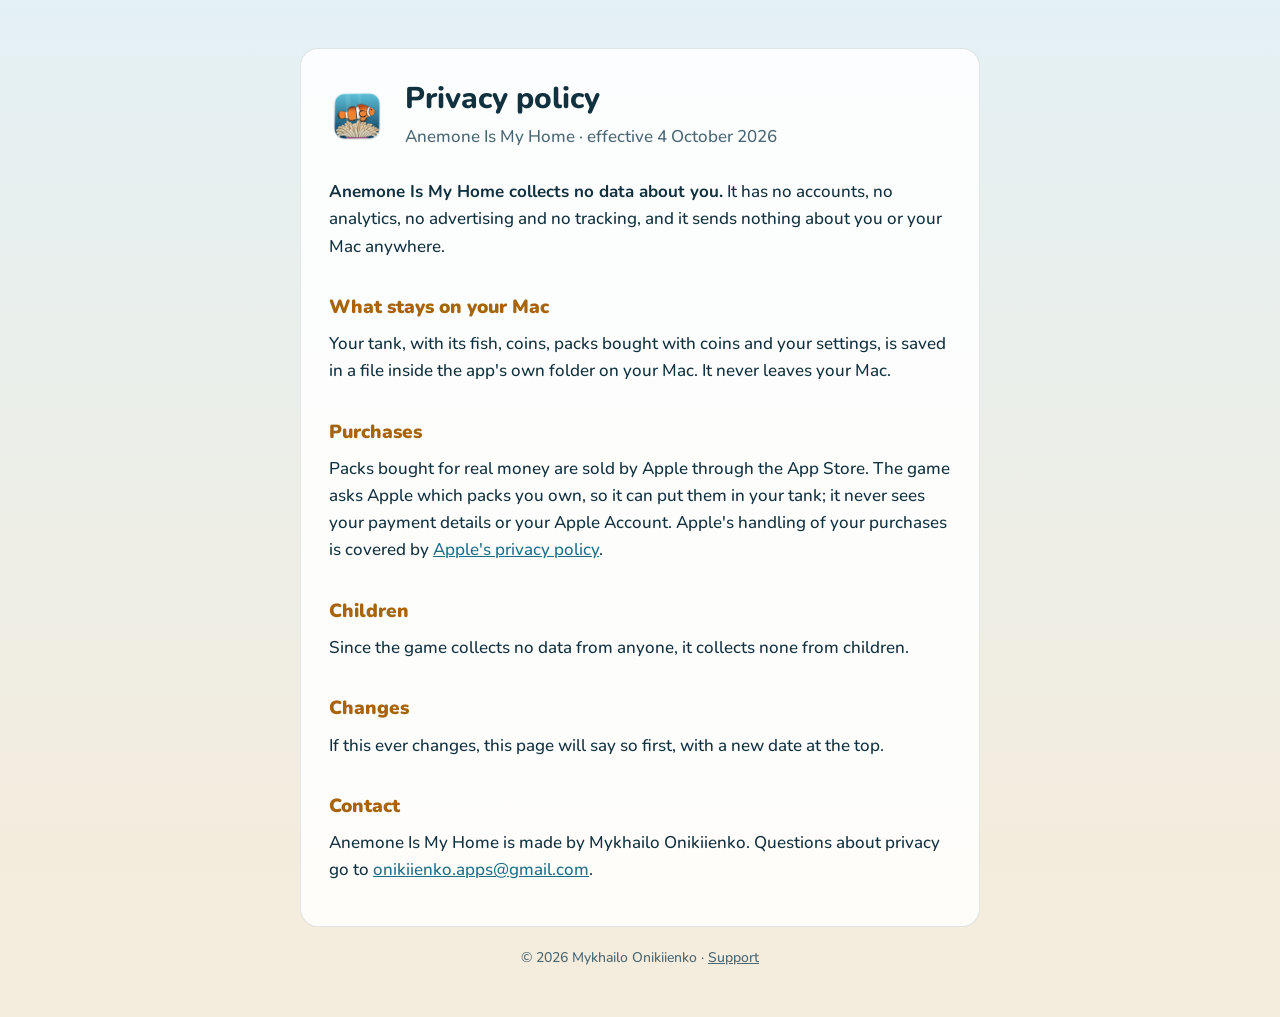
==== privacy/index.html @ 22beff0b "Add support page and privacy policy" ====
<!doctype html>
<html lang="en">
<head>
  <meta charset="utf-8">
  <meta name="viewport" content="width=device-width, initial-scale=1">
  <title>Anemone Is My Home: Privacy policy</title>
  <meta name="description" content="Anemone Is My Home collects no data about you.">
  <link rel="preconnect" href="https://fonts.googleapis.com">
  <link rel="preconnect" href="https://fonts.gstatic.com" crossorigin>
  <link rel="stylesheet" href="https://fonts.googleapis.com/css2?family=Nunito:wght@500;700;800;900&display=swap">
  <link rel="stylesheet" href="../style.css">
  <link rel="icon" href="../favicon.png">
</head>
<body>
<main>
  <header class="title small">
    <a href="../"><img src="../icon.png" width="56" height="56" alt="Anemone Is My Home"></a>
    <div>
      <h1>Privacy policy</h1>
      <p class="lede">Anemone Is My Home · effective 4 October 2026</p>
    </div>
  </header>

  <p><strong>Anemone Is My Home collects no data about you.</strong> It has no accounts, no analytics, no advertising and no tracking, and it sends nothing about you or your Mac anywhere.</p>

  <h2>What stays on your Mac</h2>
  <p>Your tank, with its fish, coins, packs bought with coins and your settings, is saved in a file inside the app's own folder on your Mac. It never leaves your Mac.</p>

  <h2>Purchases</h2>
  <p>Packs bought for real money are sold by Apple through the App Store. The game asks Apple which packs you own, so it can put them in your tank; it never sees your payment details or your Apple Account. Apple's handling of your purchases is covered by <a href="https://www.apple.com/legal/privacy/">Apple's privacy policy</a>.</p>

  <h2>Children</h2>
  <p>Since the game collects no data from anyone, it collects none from children.</p>

  <h2>Changes</h2>
  <p>If this ever changes, this page will say so first, with a new date at the top.</p>

  <h2>Contact</h2>
  <p>Anemone Is My Home is made by Mykhailo Onikiienko. Questions about privacy go to <a href="mailto:onikiienko.apps@gmail.com">onikiienko.apps@gmail.com</a>.</p>
</main>
<footer>© 2026 Mykhailo Onikiienko · <a href="../">Support</a></footer>
</body>
</html>
---- style.css ----
/* The game's own look: deep water, the shop's dark glass, its amber headings. */

:root {
  --water-top: #0e3446;
  --water-bottom: #071c27;
  --glass: rgba(6, 22, 31, 0.72);
  --rim: rgba(255, 255, 255, 0.12);
  --text: #ffffff;
  --dim: #b4ccd4;
  --amber: #ffc97c;
  --link: #8fd3e6;
}

@media (prefers-color-scheme: light) {
  :root {
    --water-top: #e4f1f5;
    --water-bottom: #f4ecdc;
    --glass: rgba(255, 255, 255, 0.86);
    --rim: rgba(18, 49, 63, 0.12);
    --text: #12313f;
    --dim: #4b6773;
    --amber: #a8640c;
    --link: #1d6f88;
  }
}

* {
  box-sizing: border-box;
}

html {
  background: var(--water-bottom);
}

body {
  margin: 0;
  min-height: 100vh;
  background: linear-gradient(var(--water-top), var(--water-bottom)) fixed;
  color: var(--text);
  font: 500 17px/1.6 "Nunito", system-ui, sans-serif;
  padding: 48px 16px;
}

main {
  max-width: 680px;
  margin: 0 auto;
  background: var(--glass);
  border: 1px solid var(--rim);
  border-radius: 18px;
  padding: 32px 28px;
}

.title {
  display: flex;
  align-items: center;
  gap: 20px;
  margin-bottom: 28px;
}

.title img {
  display: block;
  flex: none;
}

.title .lede {
  margin: 0;
}

h1 {
  font-size: 30px;
  font-weight: 800;
  line-height: 1.2;
  margin: 0 0 6px;
}

.lede {
  color: var(--dim);
  margin: 0 0 28px;
}

h2 {
  color: var(--amber);
  font-size: 19px;
  font-weight: 900;
  margin: 32px 0 8px;
}

h3 {
  font-size: 17px;
  font-weight: 800;
  margin: 20px 0 4px;
}

p,
li {
  margin: 0 0 10px;
}

ul {
  padding-left: 22px;
}

a {
  color: var(--link);
}

.menu {
  font-weight: 700;
  white-space: nowrap;
}

kbd {
  font: inherit;
  font-weight: 700;
  border: 1px solid var(--rim);
  border-radius: 6px;
  padding: 0 5px;
}

footer {
  max-width: 680px;
  margin: 20px auto 0;
  color: var(--dim);
  font-size: 14px;
  text-align: center;
}

footer a {
  color: inherit;
}

@media (max-width: 520px) {
  main {
    padding: 24px 18px;
  }

  h1 {
    font-size: 26px;
  }

  .title {
    gap: 14px;
  }

  .title img {
    width: 64px;
    height: 64px;
  }

  .title.small img {
    width: 48px;
    height: 48px;
  }
}
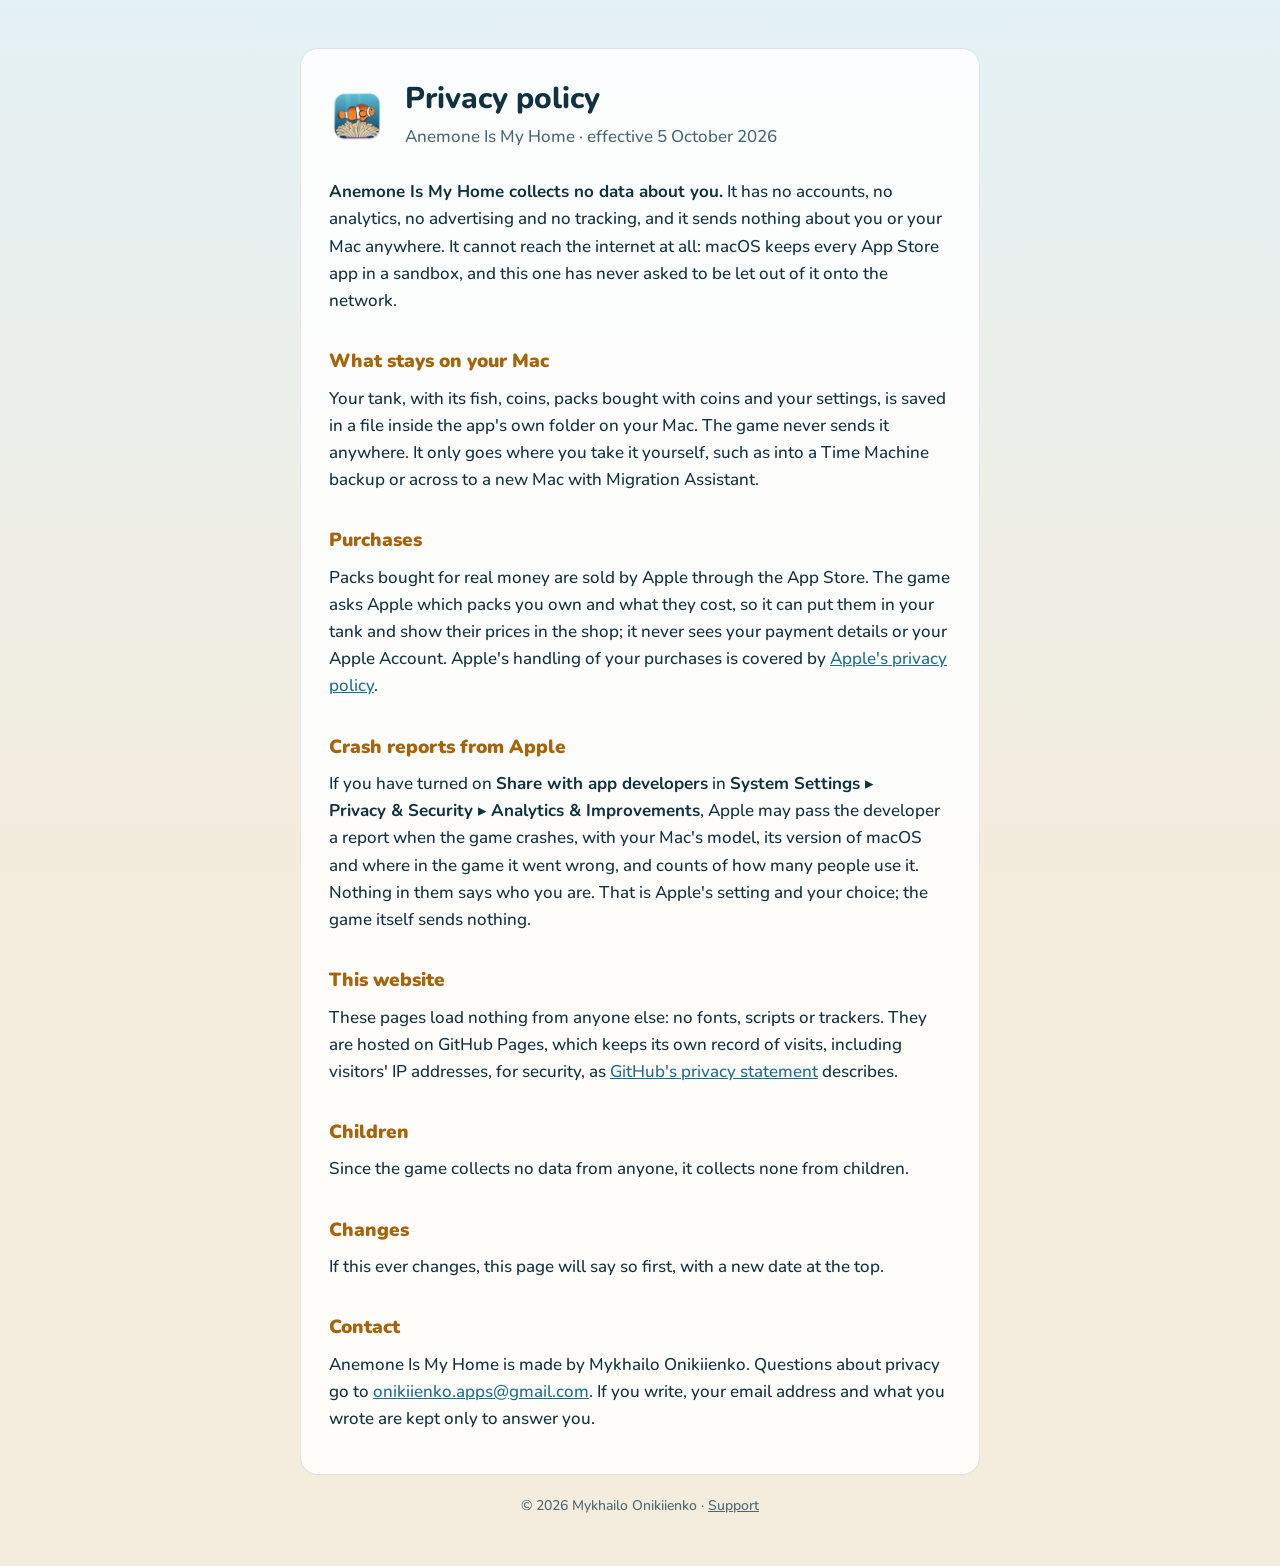
==== commit bd718d2b: "Serve the font from the site; say what Apple, GitHub and email reach" ====
--- a/privacy/index.html
+++ b/privacy/index.html
@@ -5,9 +5,6 @@
   <meta name="viewport" content="width=device-width, initial-scale=1">
   <title>Anemone Is My Home: Privacy policy</title>
   <meta name="description" content="Anemone Is My Home collects no data about you.">
-  <link rel="preconnect" href="https://fonts.googleapis.com">
-  <link rel="preconnect" href="https://fonts.gstatic.com" crossorigin>
-  <link rel="stylesheet" href="https://fonts.googleapis.com/css2?family=Nunito:wght@500;700;800;900&display=swap">
   <link rel="stylesheet" href="../style.css">
   <link rel="icon" href="../favicon.png">
 </head>
@@ -17,17 +14,23 @@
     <a href="../"><img src="../icon.png" width="56" height="56" alt="Anemone Is My Home"></a>
     <div>
       <h1>Privacy policy</h1>
-      <p class="lede">Anemone Is My Home · effective 4 October 2026</p>
+      <p class="lede">Anemone Is My Home · effective 5 October 2026</p>
     </div>
   </header>
 
-  <p><strong>Anemone Is My Home collects no data about you.</strong> It has no accounts, no analytics, no advertising and no tracking, and it sends nothing about you or your Mac anywhere.</p>
+  <p><strong>Anemone Is My Home collects no data about you.</strong> It has no accounts, no analytics, no advertising and no tracking, and it sends nothing about you or your Mac anywhere. It cannot reach the internet at all: macOS keeps every App Store app in a sandbox, and this one has never asked to be let out of it onto the network.</p>
 
   <h2>What stays on your Mac</h2>
-  <p>Your tank, with its fish, coins, packs bought with coins and your settings, is saved in a file inside the app's own folder on your Mac. It never leaves your Mac.</p>
+  <p>Your tank, with its fish, coins, packs bought with coins and your settings, is saved in a file inside the app's own folder on your Mac. The game never sends it anywhere. It only goes where you take it yourself, such as into a Time Machine backup or across to a new Mac with Migration Assistant.</p>
 
   <h2>Purchases</h2>
-  <p>Packs bought for real money are sold by Apple through the App Store. The game asks Apple which packs you own, so it can put them in your tank; it never sees your payment details or your Apple Account. Apple's handling of your purchases is covered by <a href="https://www.apple.com/legal/privacy/">Apple's privacy policy</a>.</p>
+  <p>Packs bought for real money are sold by Apple through the App Store. The game asks Apple which packs you own and what they cost, so it can put them in your tank and show their prices in the shop; it never sees your payment details or your Apple Account. Apple's handling of your purchases is covered by <a href="https://www.apple.com/legal/privacy/">Apple's privacy policy</a>.</p>
+
+  <h2>Crash reports from Apple</h2>
+  <p>If you have turned on <span class="menu">Share with app developers</span> in <span class="menu">System Settings ▸</span> <span class="menu">Privacy &amp; Security ▸</span> <span class="menu">Analytics &amp; Improvements</span>, Apple may pass the developer a report when the game crashes, with your Mac's model, its version of macOS and where in the game it went wrong, and counts of how many people use it. Nothing in them says who you are. That is Apple's setting and your choice; the game itself sends nothing.</p>
+
+  <h2>This website</h2>
+  <p>These pages load nothing from anyone else: no fonts, scripts or trackers. They are hosted on GitHub Pages, which keeps its own record of visits, including visitors' IP addresses, for security, as <a href="https://docs.github.com/en/site-policy/privacy-policies/github-general-privacy-statement">GitHub's privacy statement</a> describes.</p>
 
   <h2>Children</h2>
   <p>Since the game collects no data from anyone, it collects none from children.</p>
@@ -36,7 +39,7 @@
   <p>If this ever changes, this page will say so first, with a new date at the top.</p>
 
   <h2>Contact</h2>
-  <p>Anemone Is My Home is made by Mykhailo Onikiienko. Questions about privacy go to <a href="mailto:onikiienko.apps@gmail.com">onikiienko.apps@gmail.com</a>.</p>
+  <p>Anemone Is My Home is made by Mykhailo Onikiienko. Questions about privacy go to <a href="mailto:onikiienko.apps@gmail.com">onikiienko.apps@gmail.com</a>. If you write, your email address and what you wrote are kept only to answer you.</p>
 </main>
 <footer>© 2026 Mykhailo Onikiienko · <a href="../">Support</a></footer>
 </body>
--- a/style.css
+++ b/style.css
@@ -1,4 +1,13 @@
 /* The game's own look: deep water, the shop's dark glass, its amber headings. */
+
+/* The game's own Nunito (native/assets/fonts), cut to Latin, served from here rather than Google
+   Fonts, so a visit to these pages tells nobody else about it. */
+@font-face {
+  font-family: "Nunito";
+  src: url("fonts/nunito.woff2") format("woff2");
+  font-weight: 200 1000;
+  font-display: swap;
+}
 
 :root {
   --water-top: #0e3446;
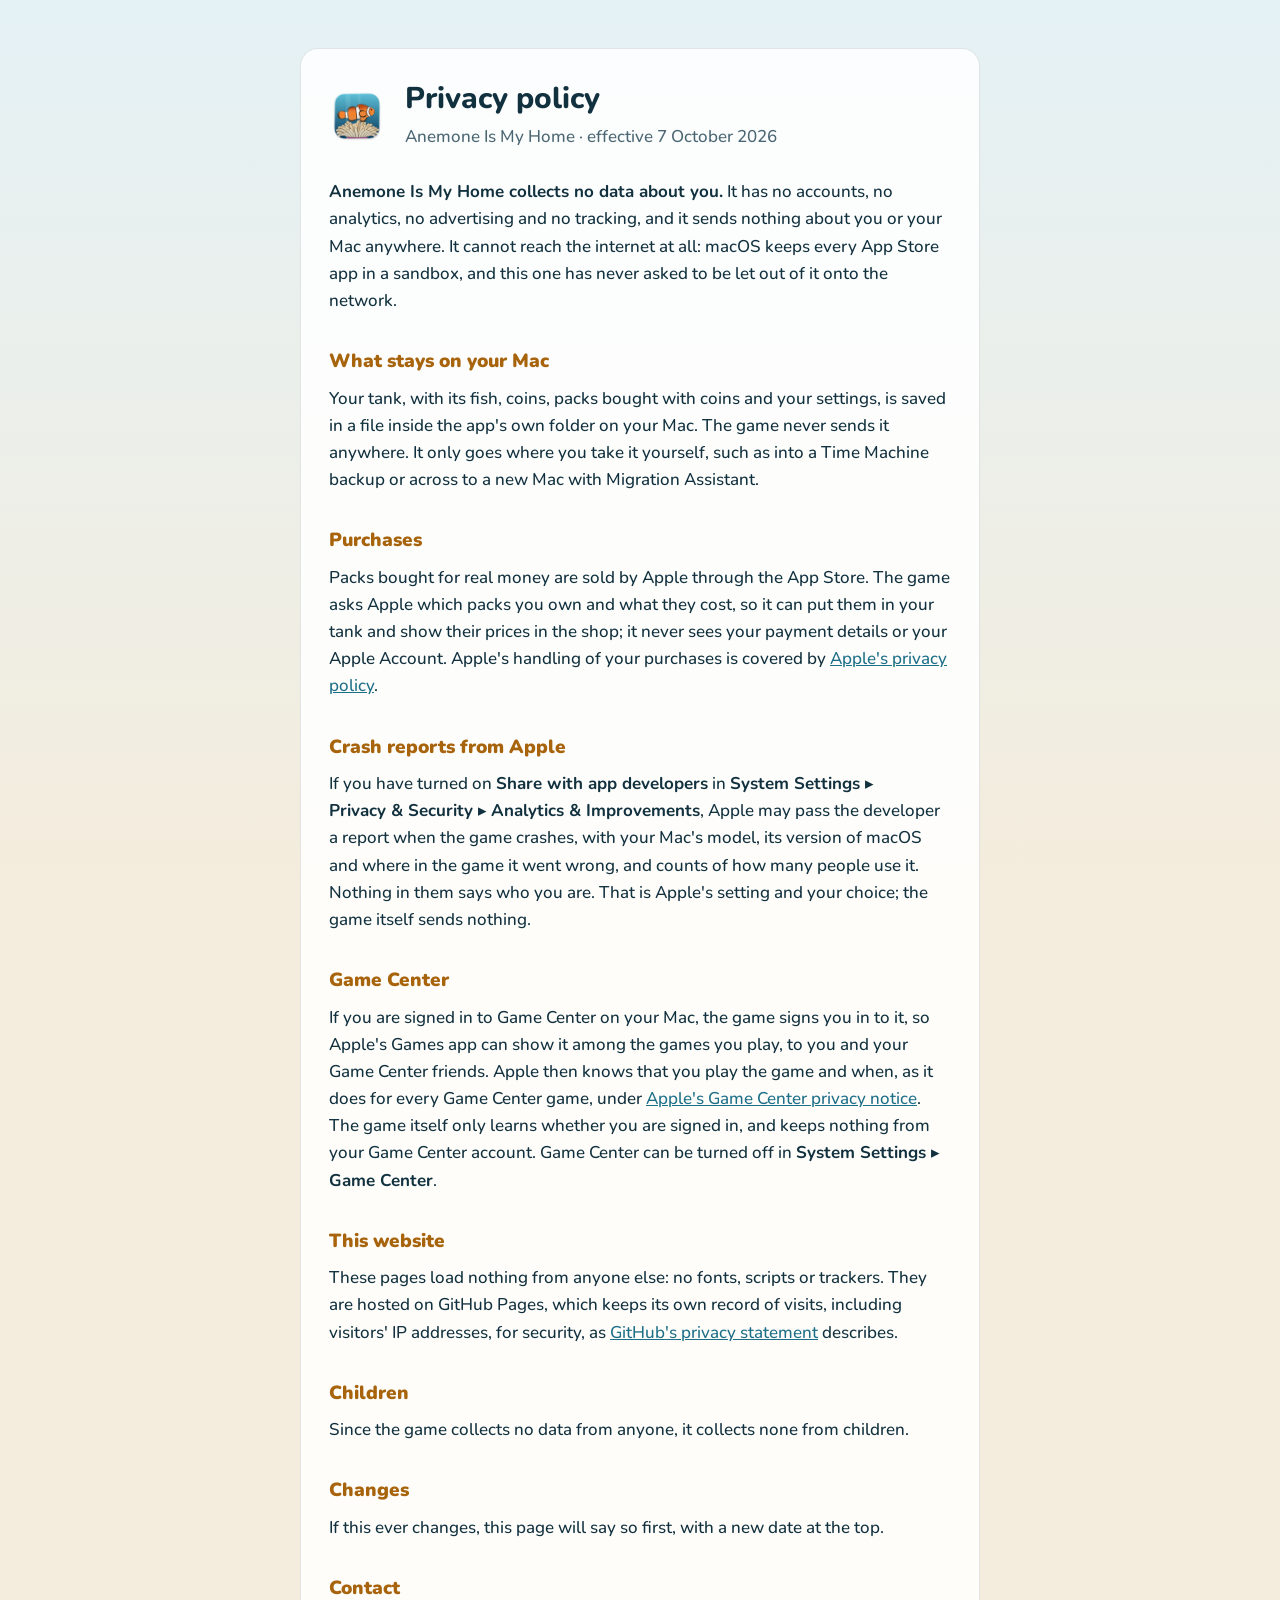
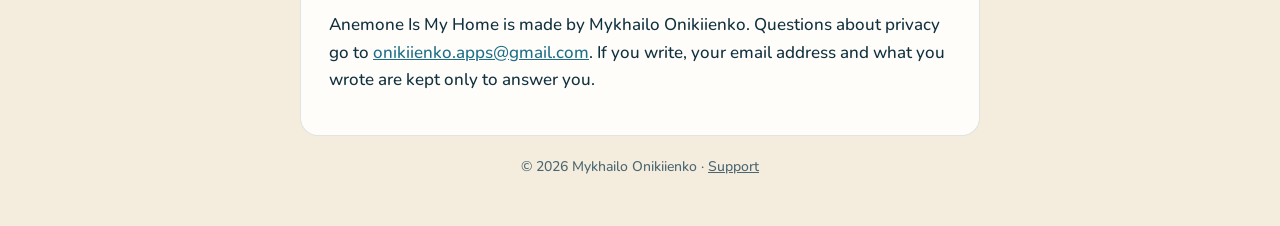
==== commit b958fd8b: "Add a Game Center section to the privacy policy" ====
--- a/privacy/index.html
+++ b/privacy/index.html
@@ -6,6 +6,10 @@
   <title>Anemone Is My Home: Privacy policy</title>
   <meta name="description" content="Anemone Is My Home collects no data about you.">
   <link rel="stylesheet" href="../style.css">
+  <!-- Holds the page until the stylesheet is in. An extension reading the layout as soon as
+       the HTML is parsed makes Firefox paint it unstyled first; a script here waits for the
+       stylesheet. It must not be empty: an empty one is skipped. -->
+  <script>0</script>
   <link rel="icon" href="../favicon.png">
 </head>
 <body>
@@ -14,7 +18,7 @@
     <a href="../"><img src="../icon.png" width="56" height="56" alt="Anemone Is My Home"></a>
     <div>
       <h1>Privacy policy</h1>
-      <p class="lede">Anemone Is My Home · effective 5 October 2026</p>
+      <p class="lede">Anemone Is My Home · effective 7 October 2026</p>
     </div>
   </header>
 
@@ -28,6 +32,9 @@
 
   <h2>Crash reports from Apple</h2>
   <p>If you have turned on <span class="menu">Share with app developers</span> in <span class="menu">System Settings ▸</span> <span class="menu">Privacy &amp; Security ▸</span> <span class="menu">Analytics &amp; Improvements</span>, Apple may pass the developer a report when the game crashes, with your Mac's model, its version of macOS and where in the game it went wrong, and counts of how many people use it. Nothing in them says who you are. That is Apple's setting and your choice; the game itself sends nothing.</p>
+
+  <h2>Game Center</h2>
+  <p>If you are signed in to Game Center on your Mac, the game signs you in to it, so Apple's Games app can show it among the games you play, to you and your Game Center friends. Apple then knows that you play the game and when, as it does for every Game Center game, under <a href="https://www.apple.com/legal/privacy/data/en/game-center/">Apple's Game Center privacy notice</a>. The game itself only learns whether you are signed in, and keeps nothing from your Game Center account. Game Center can be turned off in <span class="menu">System Settings ▸</span> <span class="menu">Game Center</span>.</p>
 
   <h2>This website</h2>
   <p>These pages load nothing from anyone else: no fonts, scripts or trackers. They are hosted on GitHub Pages, which keeps its own record of visits, including visitors' IP addresses, for security, as <a href="https://docs.github.com/en/site-policy/privacy-policies/github-general-privacy-statement">GitHub's privacy statement</a> describes.</p>
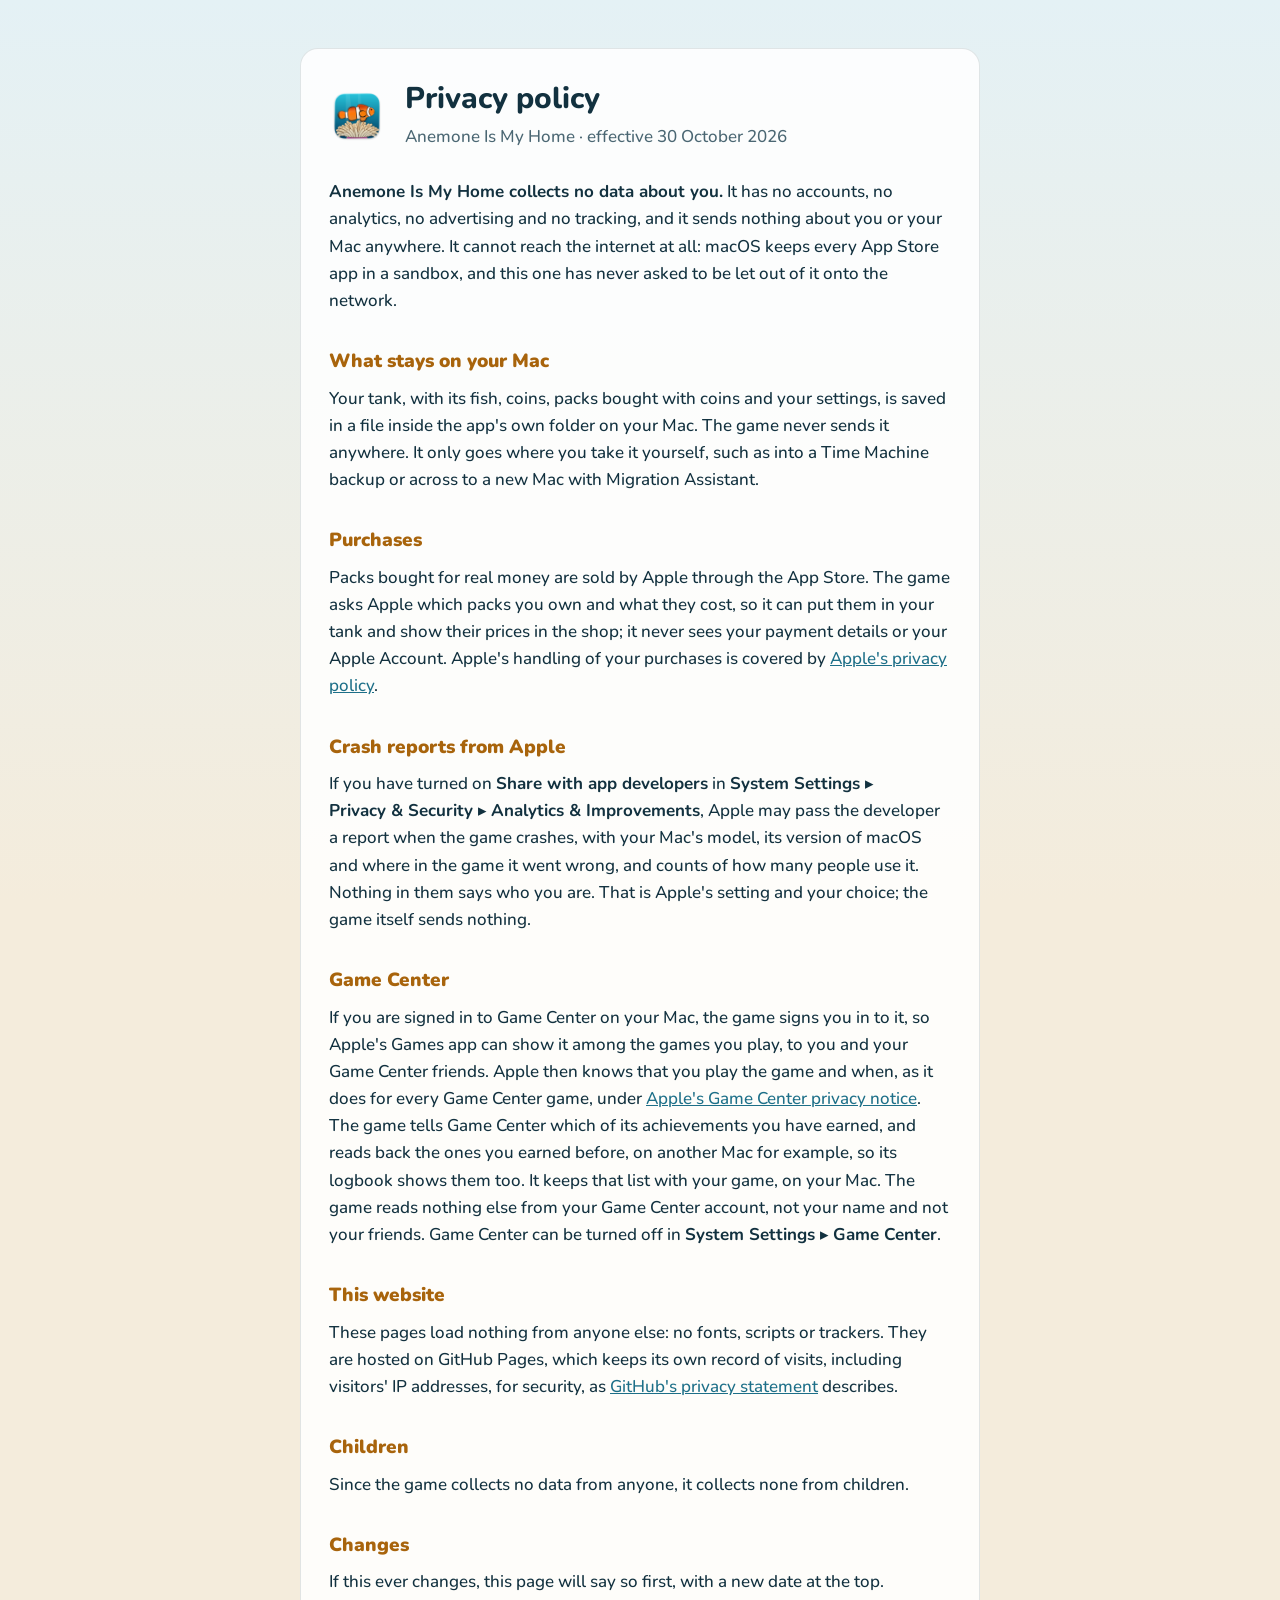
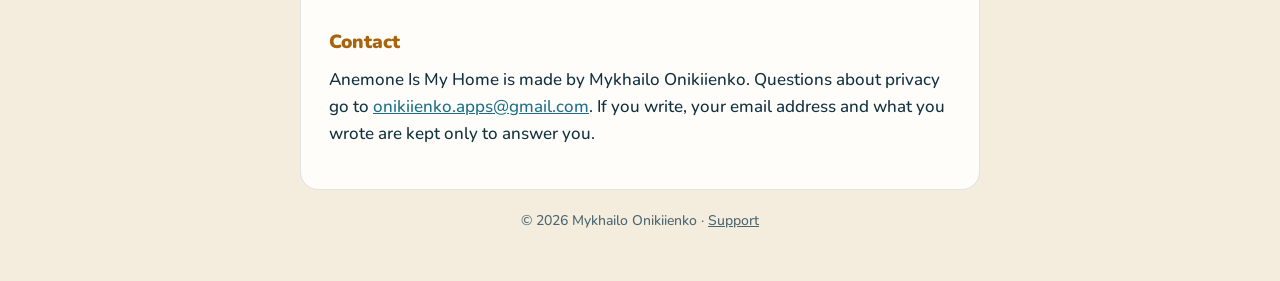
==== commit 39ae0a79: "Privacy policy: what the game reads from Game Center" ====
--- a/privacy/index.html
+++ b/privacy/index.html
@@ -18,7 +18,7 @@
     <a href="../"><img src="../icon.png" width="56" height="56" alt="Anemone Is My Home"></a>
     <div>
       <h1>Privacy policy</h1>
-      <p class="lede">Anemone Is My Home · effective 7 October 2026</p>
+      <p class="lede">Anemone Is My Home · effective 30 October 2026</p>
     </div>
   </header>
 
@@ -34,7 +34,7 @@
   <p>If you have turned on <span class="menu">Share with app developers</span> in <span class="menu">System Settings ▸</span> <span class="menu">Privacy &amp; Security ▸</span> <span class="menu">Analytics &amp; Improvements</span>, Apple may pass the developer a report when the game crashes, with your Mac's model, its version of macOS and where in the game it went wrong, and counts of how many people use it. Nothing in them says who you are. That is Apple's setting and your choice; the game itself sends nothing.</p>
 
   <h2>Game Center</h2>
-  <p>If you are signed in to Game Center on your Mac, the game signs you in to it, so Apple's Games app can show it among the games you play, to you and your Game Center friends. Apple then knows that you play the game and when, as it does for every Game Center game, under <a href="https://www.apple.com/legal/privacy/data/en/game-center/">Apple's Game Center privacy notice</a>. The game itself only learns whether you are signed in, and keeps nothing from your Game Center account. Game Center can be turned off in <span class="menu">System Settings ▸</span> <span class="menu">Game Center</span>.</p>
+  <p>If you are signed in to Game Center on your Mac, the game signs you in to it, so Apple's Games app can show it among the games you play, to you and your Game Center friends. Apple then knows that you play the game and when, as it does for every Game Center game, under <a href="https://www.apple.com/legal/privacy/data/en/game-center/">Apple's Game Center privacy notice</a>. The game tells Game Center which of its achievements you have earned, and reads back the ones you earned before, on another Mac for example, so its logbook shows them too. It keeps that list with your game, on your Mac. The game reads nothing else from your Game Center account, not your name and not your friends. Game Center can be turned off in <span class="menu">System Settings ▸</span> <span class="menu">Game Center</span>.</p>
 
   <h2>This website</h2>
   <p>These pages load nothing from anyone else: no fonts, scripts or trackers. They are hosted on GitHub Pages, which keeps its own record of visits, including visitors' IP addresses, for security, as <a href="https://docs.github.com/en/site-policy/privacy-policies/github-general-privacy-statement">GitHub's privacy statement</a> describes.</p>
